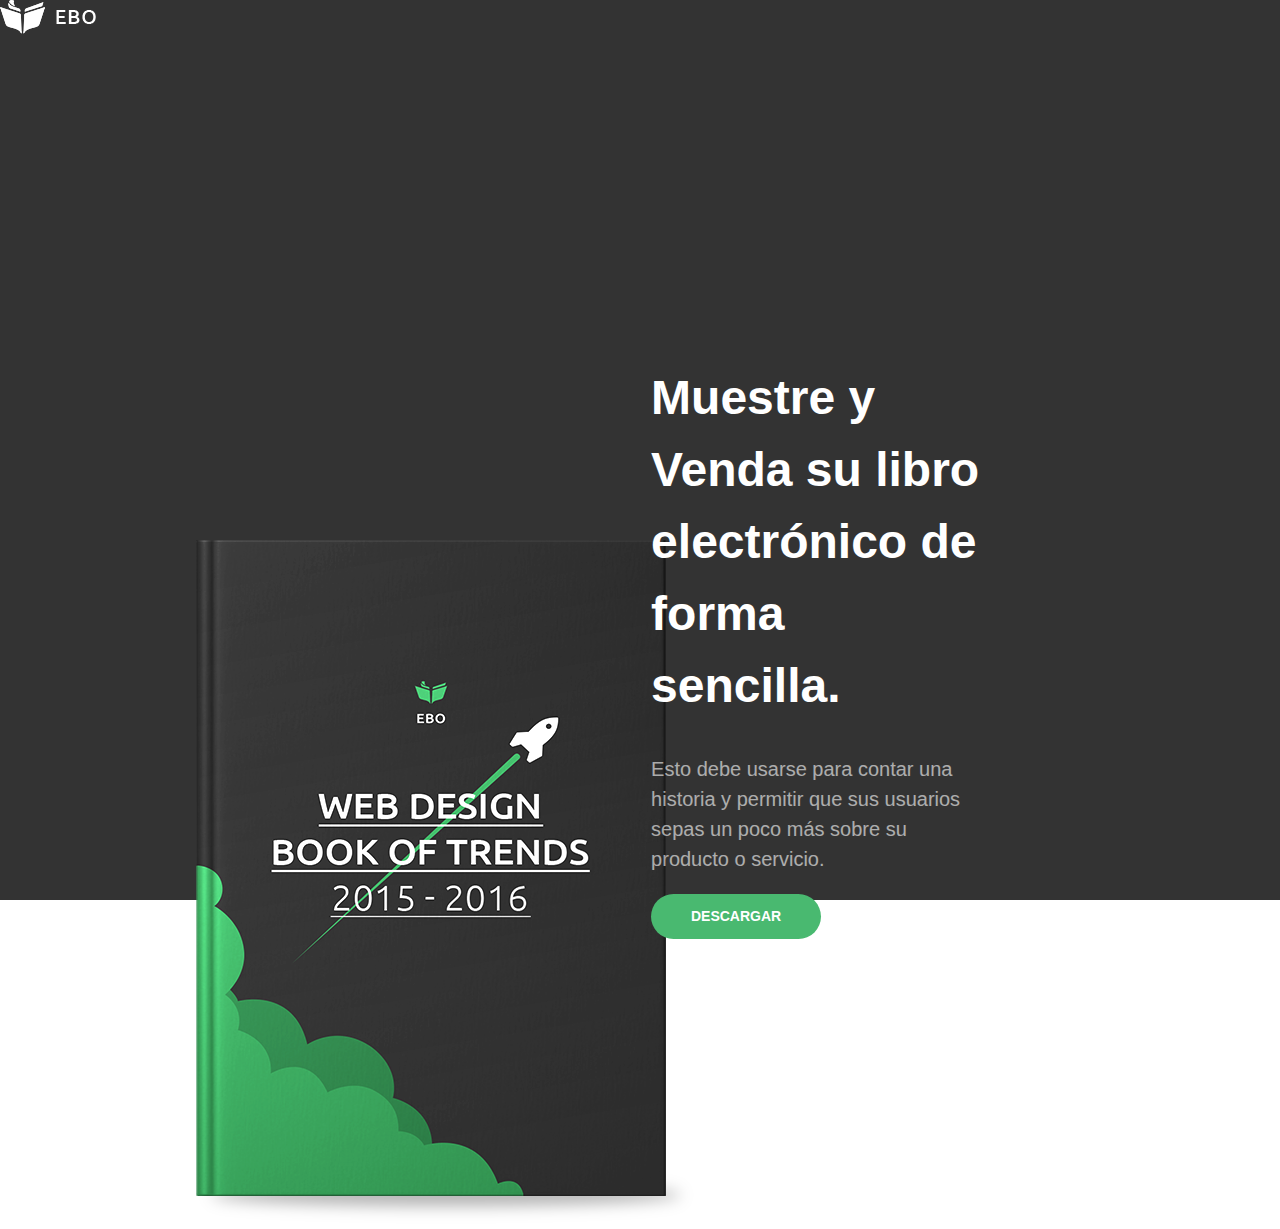
==== Ebook/index.html @ 78115b62 "ebook" ====
<!DOCTYPE html>
<html lang="en">

<head>
    <meta charset="UTF-8">
    <meta name="viewport" content="width=device-width, initial-scale=1.0">
    <title>Ebo </title>
    <meta name="autho" content="Alba Sánchez Olmedo" />
    <meta name="keywords" content="Imágenes,HTML,Formato" />
    <!-- Favicon, icono de la pestaña del navegador -->
    <link rel="shortcut icon" href="img/favicon.png" type="image/x-icon">
    <!-- CSS de mi proyecto -->
    <link rel="stylesheet" href="css/index.css  ">
    <script src="https://cdn.jsdelivr.net/npm/@popperjs/core@2.11.8/dist/umd/popper.min.js"
        integrity="sha384-I7E8VVD/ismYTF4hNIPjVp/Zjvgyol6VFvRkX/vR+Vc4jQkC+hVqc2pM8ODewa9r"
        crossorigin="anonymous"></script>
    <script src="https://cdn.jsdelivr.net/npm/bootstrap@5.3.3/dist/js/bootstrap.min.js"
        integrity="sha384-0pUGZvbkm6XF6gxjEnlmuGrJXVbNuzT9qBBavbLwCsOGabYfZo0T0to5eqruptLy"
        crossorigin="anonymous"></script>
</head>

<body>
    <header class="header col-12">
        <div>
            <img src="img/logo-light.png" alt="logo">
        </div>
        <div class="row row-centrado col-10">
            <div class="ebook col-4">
                <img src="img/book.png" alt="e-book">
            </div>
            <div class="col-6 espacio-xy">
                <h1 class="h1-Header">Muestre y Venda su libro electrónico de forma sencilla.</h1>
                <p class="texto-1">Esto debe usarse para contar una historia y permitir que sus usuarios sepas un poco más sobre su producto o servicio.</p>
                <button><b>DESCARGAR</b></button>
            </div>
        </div>


    </header>

</body>

</html>
---- Ebook/css/index.css ----
/* Pegar margenes de los bloques al ancho de la web */
* {
    box-sizing: border-box;
}

body {
    margin: 0%;
    padding: 0%;
    font-family: "Ubuntu", sans-serif;
    font-size: 13px;
    font-weight: 400px;
    line-height: 1.5;
}

/* Fuente Texto */
.ubuntu-light {
    font-family: "Ubuntu", sans-serif;
    font-weight: 300;
    font-style: normal;
}

.ubuntu-regular {
    font-weight: 400;
    font-style: normal;
}

.ubuntu-medium {
    font-weight: 500;
    font-style: normal;
}

.ubuntu-bold {
    font-weight: 700;
    font-style: normal;
}

.ubuntu-light-italic {
    font-weight: 300;
    font-style: italic;
}

.ubuntu-regular-italic {
    font-weight: 400;
    font-style: italic;
}

.ubuntu-medium-italic {
    font-weight: 500;
    font-style: italic;
}

.ubuntu-bold-italic {
    font-weight: 700;
    font-style: italic;
}

/* Para ordenadores y móviles */
.col-1{width: 8.33%;}
.col-2{width: 16.66%;}
.col-3{width: 25%;}
.col-4{width: 33.33%;}
.col-5{width: 41.66%;}
.col-6{width: 50%;}
.col-7{width: 58.33%;}
.col-8{width: 66.66%;}
.col-9{width: 75%;}
.col-10{width: 83.33%;}
.col-11{width: 91.66%;}
.col-12{width: 100%;}

/* Para dispositivos móviles */
@media screen and (width<=768px){
    [class*="col-"]{
        width: 100%;
    }
    .row{
        flex-direction: column;
    }
}

/* Bloque Header */
.row{
    flex-wrap: wrap;
}
.row{
    display: flex;
    align-items: center;
    justify-content: center;
}
.row-centrado{
    margin: auto;
}
.header{
    height: 100vh;
    background-color: #333;
    flex-direction: column;
}
.ebook{
    margin-top: 500px;
}
.espacio-xy{
    padding: 100px;
}
.h1-Header{
    font-size: 48px !important;
    color: white;
}
.texto-1{
    font-size: 20px !important;
    opacity: .6;
    color: white;
}
button{
    background-color: #49b970;
    color: white;
    border: none;
    border-radius: 50px;
    width: 170px;
    height: 45px;
    font-size: 14px;
    padding: 5px 15px;
}
button:hover{
    background-color: #28a745;
}
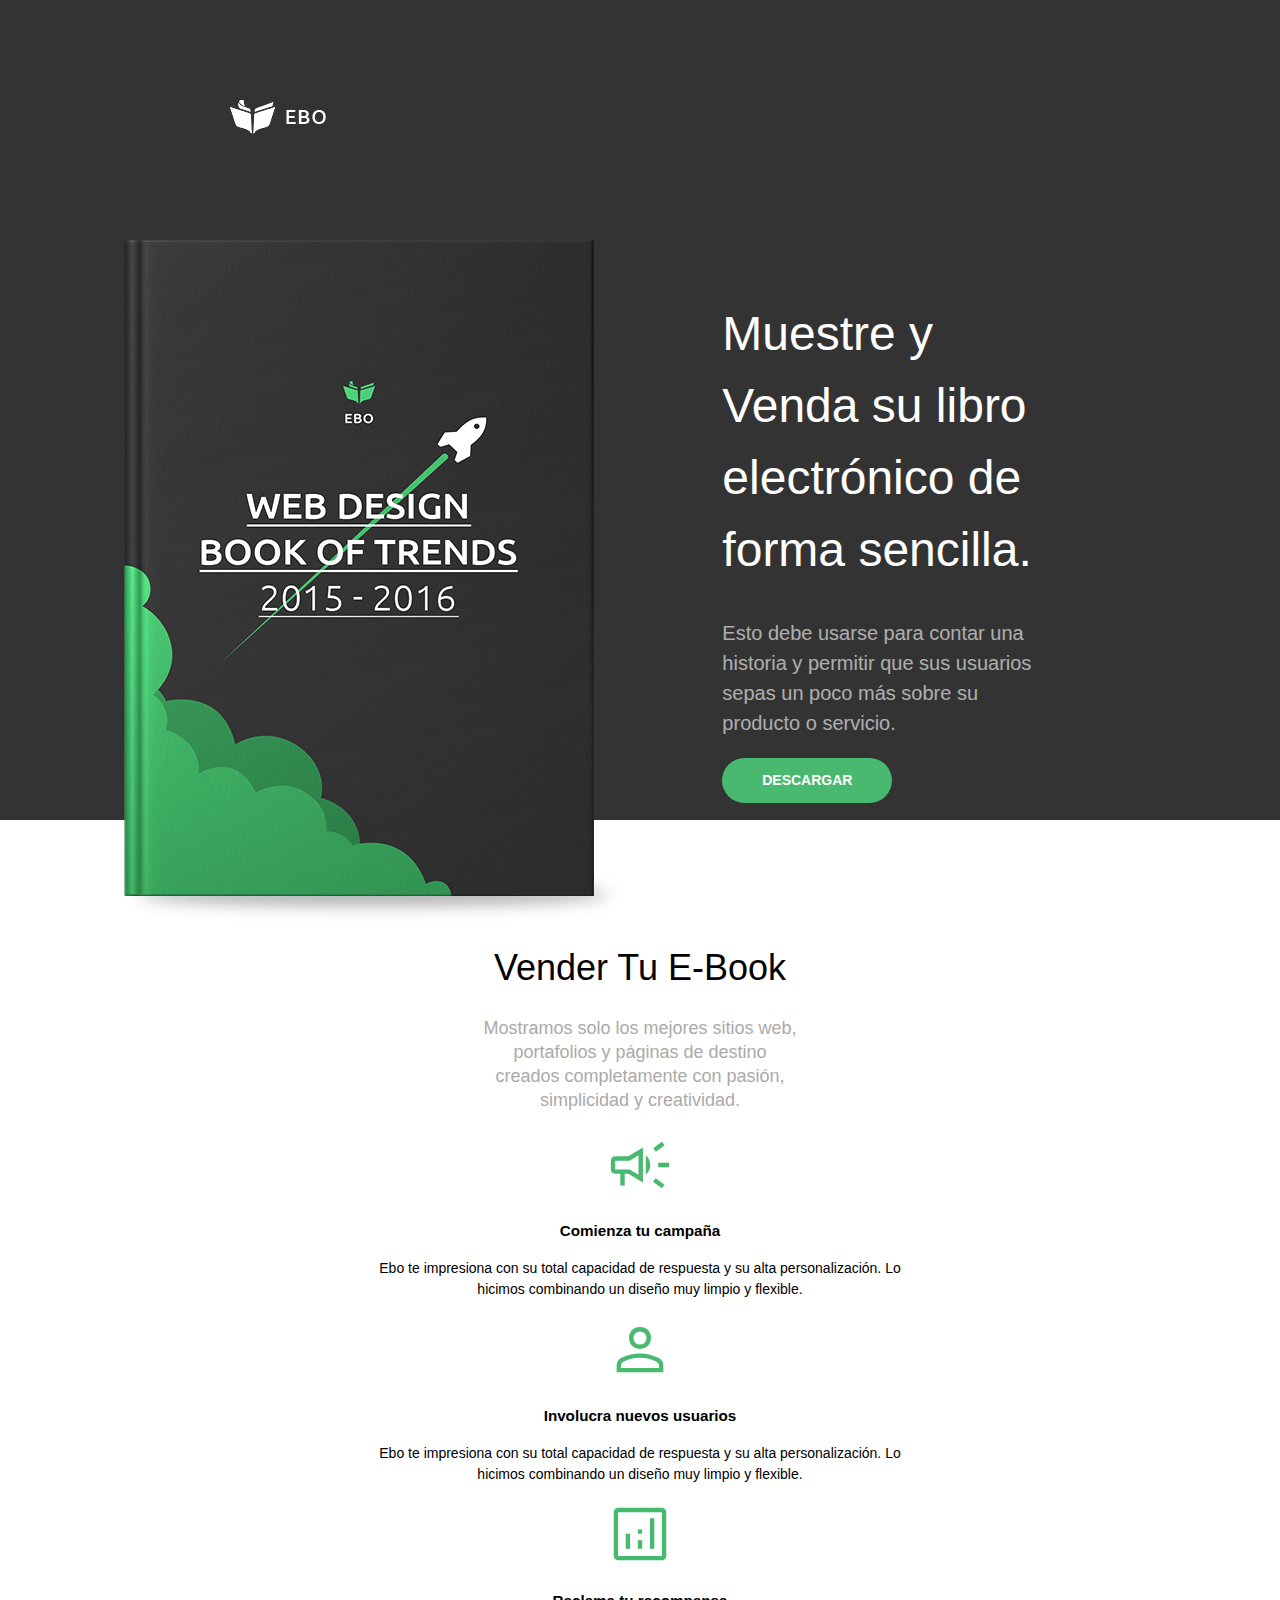
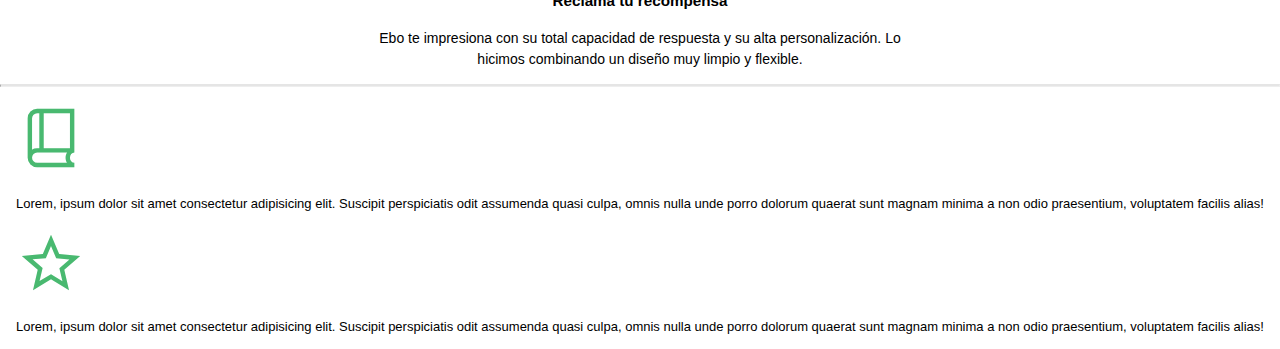
==== commit 89be7763: "proyecto" ====
--- a/Ebook/index.html
+++ b/Ebook/index.html
@@ -11,33 +11,109 @@
     <link rel="shortcut icon" href="img/favicon.png" type="image/x-icon">
     <!-- CSS de mi proyecto -->
     <link rel="stylesheet" href="css/index.css  ">
-    <script src="https://cdn.jsdelivr.net/npm/@popperjs/core@2.11.8/dist/umd/popper.min.js"
-        integrity="sha384-I7E8VVD/ismYTF4hNIPjVp/Zjvgyol6VFvRkX/vR+Vc4jQkC+hVqc2pM8ODewa9r"
-        crossorigin="anonymous"></script>
-    <script src="https://cdn.jsdelivr.net/npm/bootstrap@5.3.3/dist/js/bootstrap.min.js"
-        integrity="sha384-0pUGZvbkm6XF6gxjEnlmuGrJXVbNuzT9qBBavbLwCsOGabYfZo0T0to5eqruptLy"
-        crossorigin="anonymous"></script>
+    <link rel="stylesheet"
+        href="https://fonts.googleapis.com/css2?family=Material+Symbols+Outlined:opsz,wght,FILL,GRAD@24,400,0,0" />
 </head>
 
 <body>
     <header class="header col-12">
-        <div>
-            <img src="img/logo-light.png" alt="logo">
+        <section class="contenedor">
+            <div class="espacio-x-70 espacio-y col-9 row-centrado">
+                <img src="img/logo-light.png" alt="logo">
+            </div>
+            <div class="row row-centrado col-10">
+                <div class="ebook col-4">
+                    <img src="img/book.png" alt="e-book">
+                </div>
+                <div class="col-6 espacio-xy">
+                    <h1>Muestre y Venda su libro electrónico de forma sencilla.</h1>
+                    <p class="texto-1">Esto debe usarse para contar una historia y permitir que sus usuarios sepas un
+                        poco más sobre su producto o servicio.</p>
+                    <button><b>DESCARGAR</b></button>
+                </div>
+            </div>
+        </section>
+    </header>
+    <section>
+        <div class="col-3 row-centrado espacio-y">
+            <h2 class="h2-Negro texto-centrado">Vender tu E-book</h2>
+            <p class="texto-2 texto-centrado">Mostramos solo los mejores sitios web, portafolios y páginas de
+                destino creados
+                completamente con pasión, simplicidad y creatividad.</p>
         </div>
         <div class="row row-centrado col-10">
-            <div class="ebook col-4">
-                <img src="img/book.png" alt="e-book">
+            <div class="columnas col-4 espacio-xy-25">
+                <div>
+                    <span class="material-symbols-outlined">campaign</span>
+                </div>
+                <div class="texto-centrado">
+                    <h3 class="h3-negro">Comienza tu campaña</h3>
+                    <p class="texto-3">Ebo te impresiona con su total capacidad de respuesta y su alta
+                        personalización. Lo hicimos
+                        combinando un diseño muy limpio y flexible.</p>
+                </div>
             </div>
-            <div class="col-6 espacio-xy">
-                <h1 class="h1-Header">Muestre y Venda su libro electrónico de forma sencilla.</h1>
-                <p class="texto-1">Esto debe usarse para contar una historia y permitir que sus usuarios sepas un poco más sobre su producto o servicio.</p>
-                <button><b>DESCARGAR</b></button>
+            <div class="columnas col-4 espacio-xy-25">
+                <div>
+                    <span class="material-symbols-outlined">person</span>
+                </div>
+                <div class="texto-centrado">
+                    <h3 class="h3-negro">Involucra nuevos usuarios</h3>
+                    <p class="texto-3">Ebo te impresiona con su total capacidad de respuesta y su alta
+                        personalización. Lo hicimos combinando un diseño muy limpio y flexible.</p>
+                </div>
+            </div>
+            <div class="columnas col-4 espacio-xy-25">
+                <div>
+                    <span class="material-symbols-outlined">analytics</span>
+                </div>
+                <div class="texto-centrado">
+                    <h3 class="h3-negro">Reclama tu recompensa</h3>
+                    <p class="texto-3">Ebo te impresiona con su total capacidad de respuesta y su alta
+                        personalización. Lo hicimos combinando un diseño muy limpio y flexible.</p>
+                </div>
             </div>
         </div>
+    </section>
+    <section>
+        <div>
+            <div class="linea-separadora">
+                <hr class="feature-divider">
+            </div>
+        </div>
+    </section>
+    <section class="bloque-tablet">
+        <div class="contenedor-tablet">
+            <div class="row">
+                <div>
+                    <div>
+                        <h2></h2>
+                        <p></p>
+                    </div>
+                    <div>
+                        <div><span class="material-symbols-outlined">book_2</span></div>
+                        <div>
+                            <h3></h3>
+                            <p>Lorem, ipsum dolor sit amet consectetur adipisicing elit. Suscipit perspiciatis odit
+                                assumenda quasi culpa, omnis nulla unde porro dolorum quaerat sunt magnam minima a non
+                                odio praesentium, voluptatem facilis alias!</p>
+                        </div>
+                    </div>
+                    <div>
+                        <div><span class="material-symbols-outlined">star</span></div>
+                        <div>
+                            <h3></h3>
+                            <p>Lorem, ipsum dolor sit amet consectetur adipisicing elit. Suscipit perspiciatis odit
+                                assumenda quasi culpa, omnis nulla unde porro dolorum quaerat sunt magnam minima a non
+                                odio praesentium, voluptatem facilis alias!</p>
+                        </div>
+                    </div>
+                </div>
 
-
-    </header>
-
+                <div></div>
+            </div>
+        </div>
+    </section>
 </body>
 
 </html>--- a/Ebook/css/index.css
+++ b/Ebook/css/index.css
@@ -8,7 +8,7 @@
     padding: 0%;
     font-family: "Ubuntu", sans-serif;
     font-size: 13px;
-    font-weight: 400px;
+    font-weight: 820px;
     line-height: 1.5;
 }
 
@@ -79,10 +79,8 @@
 }
 
 /* Bloque Header */
-.row{
+.row, .columnas{
     flex-wrap: wrap;
-}
-.row{
     display: flex;
     align-items: center;
     justify-content: center;
@@ -91,24 +89,63 @@
     margin: auto;
 }
 .header{
-    height: 100vh;
+    height: 820px;
     background-color: #333;
     flex-direction: column;
 }
 .ebook{
-    margin-top: 500px;
+    margin-top: 100px;
+    width: auto;
 }
 .espacio-xy{
     padding: 100px;
 }
-.h1-Header{
+.espacio-x-70{
+    padding-left: 70px;
+}
+.espacio-y{
+    padding-top: 100px;
+}
+.espacio-xy-25{
+    padding: 25px;
+}
+/* Contenedor 1 */
+h1{
+    font-weight: normal;
     font-size: 48px !important;
     color: white;
 }
+/* Contenedor 2 */
+.h2-Negro{
+    font-weight: normal;
+    font-size: 36px;
+    line-height: 1;
+    text-transform: capitalize;
+}
+.h3-Negro{
+    font-weight: normal;
+    color: black;
+}
+.texto-2,.h3-Negro{
+    font-size: 18px;
+    line-height: 24px;
+}
+
 .texto-1{
     font-size: 20px !important;
     opacity: .6;
     color: white;
+}
+.texto-2{
+    font-size: 18px !important;
+    line-height: 24px;
+    color: #aaa;
+}
+.texto-3{
+    font-size: 14px;
+}
+.texto-centrado{
+    text-align: center;
 }
 button{
     background-color: #49b970;
@@ -123,3 +160,22 @@
 button:hover{
     background-color: #28a745;
 }
+/* Iconos */
+div .material-symbols-outlined{
+    font-size: 70px;
+    color: #49b970;
+}
+.columnas{
+    padding: 0 15px 0 15px;
+    margin: 0;
+    width: 600px;
+}
+.feature-divider {
+    margin-top: 0;
+    margin-bottom: 0;
+}
+.linea-separadora hr{
+    border-top: 2px solid rgba(0, 0, 0, .1)
+}
+
+
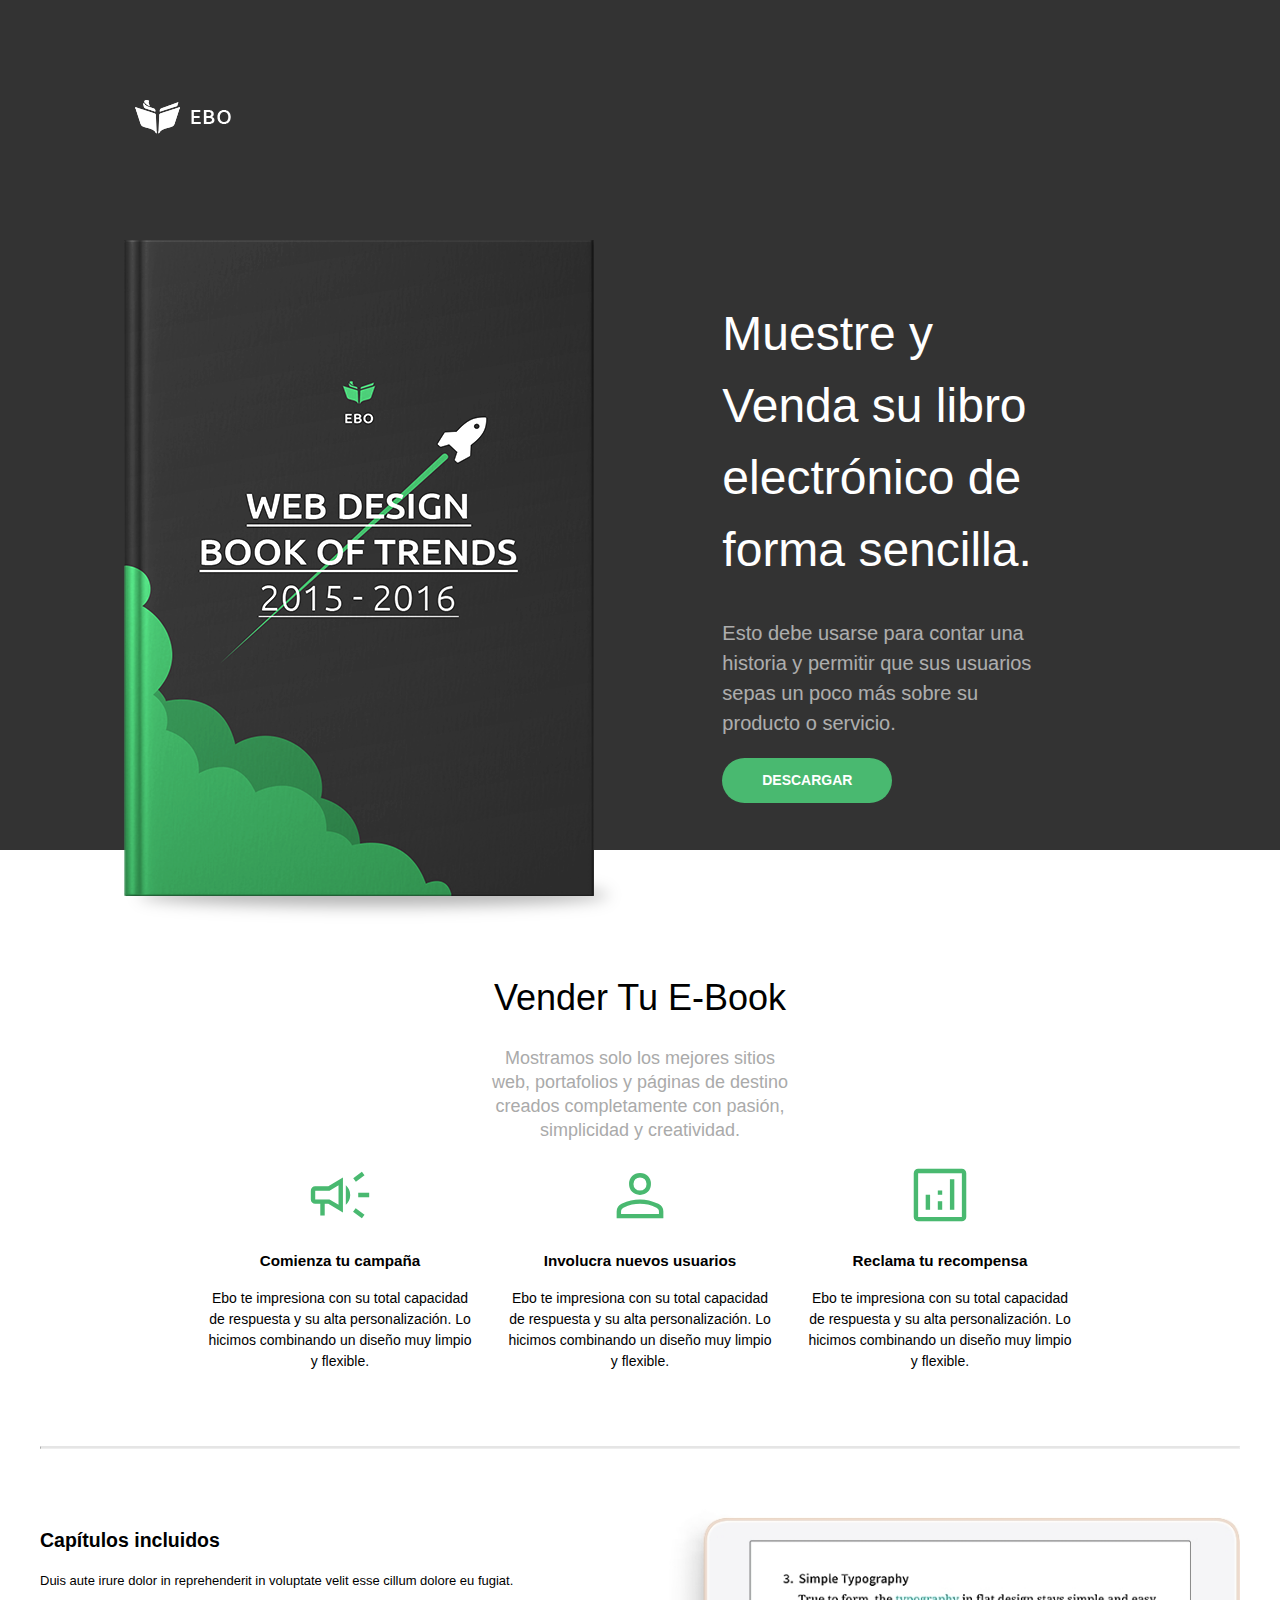
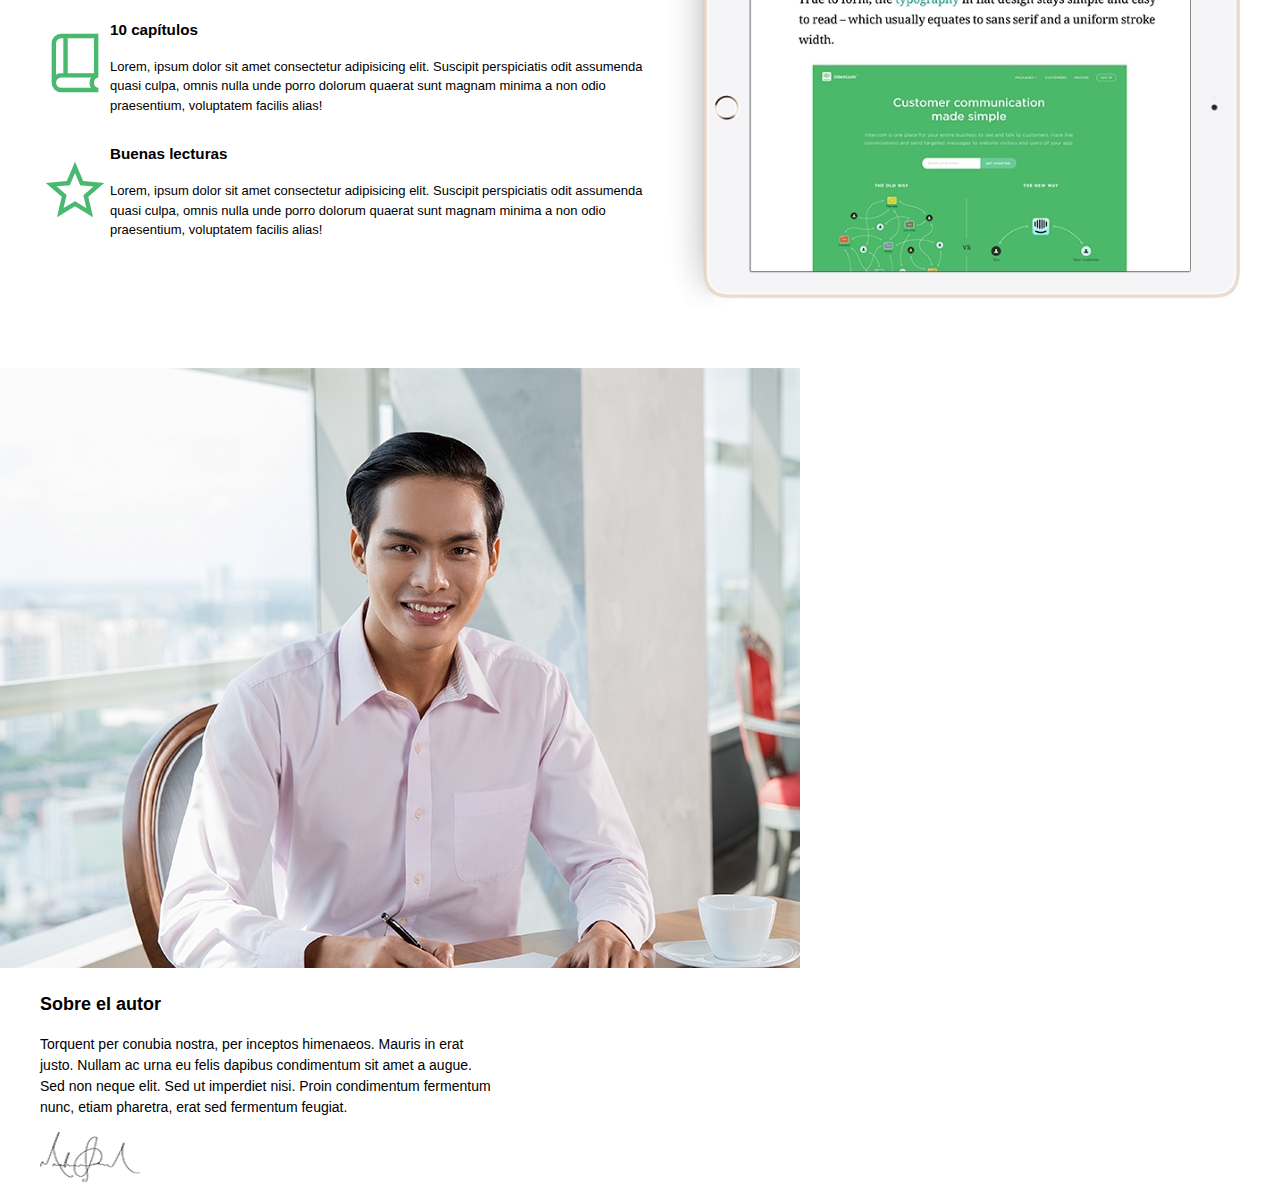
==== commit 980c7f2b: "web" ====
--- a/Ebook/index.html
+++ b/Ebook/index.html
@@ -18,13 +18,13 @@
 <body>
     <header class="header col-12">
         <section class="contenedor">
-            <div class="espacio-x-70 espacio-y col-9 row-centrado">
+            <div class="espacio-x-70 espacio-y col-11 row-centrado logo">
                 <img src="img/logo-light.png" alt="logo">
             </div>
-            <div class="row row-centrado col-10">
-                <div class="ebook col-4">
+            <div class="row row-centrado col-10 div-PicTex ajuste">
+                <picture class="ebook col-4">
                     <img src="img/book.png" alt="e-book">
-                </div>
+                </picture>
                 <div class="col-6 espacio-xy">
                     <h1>Muestre y Venda su libro electrónico de forma sencilla.</h1>
                     <p class="texto-1">Esto debe usarse para contar una historia y permitir que sus usuarios sepas un
@@ -34,7 +34,7 @@
             </div>
         </section>
     </header>
-    <section>
+    <section class="bloques">
         <div class="col-3 row-centrado espacio-y">
             <h2 class="h2-Negro texto-centrado">Vender tu E-book</h2>
             <p class="texto-2 texto-centrado">Mostramos solo los mejores sitios web, portafolios y páginas de
@@ -75,42 +75,60 @@
             </div>
         </div>
     </section>
-    <section>
+
+    <section class="linea-separadora">
+        <div class="bloques">
+            <hr>
+        </div>
+    </section>
+
+    <section class="bloque-tablet bloques">
         <div>
-            <div class="linea-separadora">
-                <hr class="feature-divider">
+            <div>
+                <h2>Capítulos incluidos</h2>
+                <p>Duis aute irure dolor in reprehenderit in voluptate velit esse cillum dolore eu fugiat.</p>
+            </div>
+            <div class="ct-1">
+                <div><span class="material-symbols-outlined">book_2</span></div>
+                <div>
+                    <h3>10 capítulos</h3>
+                    <p>Lorem, ipsum dolor sit amet consectetur adipisicing elit. Suscipit perspiciatis odit
+                        assumenda quasi culpa, omnis nulla unde porro dolorum quaerat sunt magnam minima a non
+                        odio praesentium, voluptatem facilis alias!</p>
+                </div>
+            </div>
+            <div class="ct-1">
+                <div><span class="material-symbols-outlined">star</span></div>
+                <div>
+                    <h3>Buenas lecturas</h3>
+                    <p>Lorem, ipsum dolor sit amet consectetur adipisicing elit. Suscipit perspiciatis odit
+                        assumenda quasi culpa, omnis nulla unde porro dolorum quaerat sunt magnam minima a non
+                        odio praesentium, voluptatem facilis alias!</p>
+                </div>
             </div>
         </div>
+        <picture>
+            <img class="ct-1" src="img/ipad.jpg" alt="i-pad">
+        </picture>
     </section>
-    <section class="bloque-tablet">
-        <div class="contenedor-tablet">
-            <div class="row">
+
+    <section class="bloque-Autor">
+        <div class="contenedor-Autor row row-centrado col-10">
+            <div class="bloque-Img col-5">
+                <picture>
+                    <img src="img/autor.jpg" alt="imagen-del-autor">
+                </picture>
+            </div>
+            <div class="col-5 ct-2">
                 <div>
-                    <div>
-                        <h2></h2>
-                        <p></p>
-                    </div>
-                    <div>
-                        <div><span class="material-symbols-outlined">book_2</span></div>
-                        <div>
-                            <h3></h3>
-                            <p>Lorem, ipsum dolor sit amet consectetur adipisicing elit. Suscipit perspiciatis odit
-                                assumenda quasi culpa, omnis nulla unde porro dolorum quaerat sunt magnam minima a non
-                                odio praesentium, voluptatem facilis alias!</p>
-                        </div>
-                    </div>
-                    <div>
-                        <div><span class="material-symbols-outlined">star</span></div>
-                        <div>
-                            <h3></h3>
-                            <p>Lorem, ipsum dolor sit amet consectetur adipisicing elit. Suscipit perspiciatis odit
-                                assumenda quasi culpa, omnis nulla unde porro dolorum quaerat sunt magnam minima a non
-                                odio praesentium, voluptatem facilis alias!</p>
-                        </div>
-                    </div>
+                    <h3 class="h3-Autor">Sobre el autor</h3>
+                    <p class="texto-Autor">Torquent per conubia nostra, per inceptos himenaeos. Mauris in erat justo. Nullam ac urna eu
+                        felis dapibus condimentum sit amet a augue. Sed non neque elit. Sed ut imperdiet nisi. Proin
+                        condimentum fermentum nunc, etiam pharetra, erat sed fermentum feugiat.</p>
                 </div>
-
-                <div></div>
+                <picture class="bloque-Img2">
+                    <img src="img/signture.png" alt="firma-autor">
+                </picture>
             </div>
         </div>
     </section>
--- a/Ebook/css/index.css
+++ b/Ebook/css/index.css
@@ -4,11 +4,11 @@
 }
 
 body {
-    margin: 0%;
-    padding: 0%;
+    margin: 0;
+    padding: 0;
     font-family: "Ubuntu", sans-serif;
     font-size: 13px;
-    font-weight: 820px;
+    font-weight: 400;
     line-height: 1.5;
 }
 
@@ -55,99 +55,151 @@
 }
 
 /* Para ordenadores y móviles */
-.col-1{width: 8.33%;}
-.col-2{width: 16.66%;}
-.col-3{width: 25%;}
-.col-4{width: 33.33%;}
-.col-5{width: 41.66%;}
-.col-6{width: 50%;}
-.col-7{width: 58.33%;}
-.col-8{width: 66.66%;}
-.col-9{width: 75%;}
-.col-10{width: 83.33%;}
-.col-11{width: 91.66%;}
-.col-12{width: 100%;}
+.col-1 {
+    width: 8.33%;
+}
+
+.col-2 {
+    width: 16.66%;
+}
+
+.col-3 {
+    width: 25%;
+}
+
+.col-4 {
+    width: 33.33%;
+}
+
+.col-5 {
+    width: 41.66%;
+}
+
+.col-6 {
+    width: 50%;
+}
+
+.col-7 {
+    width: 58.33%;
+}
+
+.col-8 {
+    width: 66.66%;
+}
+
+.col-9 {
+    width: 75%;
+}
+
+.col-10 {
+    width: 83.33%;
+}
+
+.col-11 {
+    width: 91.66%;
+}
+
+.col-12 {
+    width: 100%;
+}
 
 /* Para dispositivos móviles */
-@media screen and (width<=768px){
-    [class*="col-"]{
+@media screen and (width<=768px) {
+    [class*="col-"] {
         width: 100%;
     }
-    .row{
+
+    .row {
         flex-direction: column;
     }
 }
 
 /* Bloque Header */
-.row, .columnas{
+.row,
+.columnas {
     flex-wrap: wrap;
     display: flex;
     align-items: center;
     justify-content: center;
 }
-.row-centrado{
+
+.row-centrado {
     margin: auto;
 }
-.header{
-    height: 820px;
+
+.header {
     background-color: #333;
     flex-direction: column;
 }
-.ebook{
+
+.ebook {
     margin-top: 100px;
     width: auto;
 }
-.espacio-xy{
+
+.espacio-xy {
     padding: 100px;
 }
-.espacio-x-70{
+
+.espacio-x-70 {
     padding-left: 70px;
 }
-.espacio-y{
+
+.espacio-y {
     padding-top: 100px;
 }
-.espacio-xy-25{
+
+.espacio-xy-25 {
     padding: 25px;
 }
+
 /* Contenedor 1 */
-h1{
+h1 {
     font-weight: normal;
     font-size: 48px !important;
     color: white;
 }
+
 /* Contenedor 2 */
-.h2-Negro{
+.h2-Negro {
     font-weight: normal;
     font-size: 36px;
     line-height: 1;
     text-transform: capitalize;
 }
-.h3-Negro{
+
+.h3-Negro {
     font-weight: normal;
     color: black;
 }
-.texto-2,.h3-Negro{
+
+.texto-2,
+.h3-Negro, .h3-Autor {
     font-size: 18px;
     line-height: 24px;
 }
 
-.texto-1{
+.texto-1 {
     font-size: 20px !important;
     opacity: .6;
     color: white;
 }
-.texto-2{
+
+.texto-2 {
     font-size: 18px !important;
     line-height: 24px;
     color: #aaa;
 }
-.texto-3{
+
+.texto-3, .texto-Autor {
     font-size: 14px;
 }
-.texto-centrado{
+
+.texto-centrado {
     text-align: center;
 }
-button{
+
+button {
     background-color: #49b970;
     color: white;
     border: none;
@@ -157,25 +209,98 @@
     font-size: 14px;
     padding: 5px 15px;
 }
-button:hover{
+
+button:hover {
     background-color: #28a745;
 }
+
 /* Iconos */
-div .material-symbols-outlined{
+div .material-symbols-outlined {
     font-size: 70px;
     color: #49b970;
 }
-.columnas{
+
+.columnas {
     padding: 0 15px 0 15px;
     margin: 0;
-    width: 600px;
-}
-.feature-divider {
+    width: 300px;
+}
+
+.linea-separadora hr {
     margin-top: 0;
     margin-bottom: 0;
-}
-.linea-separadora hr{
     border-top: 2px solid rgba(0, 0, 0, .1)
 }
-
-
+.linea-separadora{
+    padding-top: 60px;
+    padding-bottom: 60px;
+}
+
+.bloque-tablet {
+    width: 100%;
+    display: flex;
+    flex-direction: column;
+}
+.bloques{
+    margin: 0 auto;
+    padding: 0 20px;
+    max-width: 1240px;
+}
+
+picture {
+    display: block;
+    width: 100%;
+}
+
+picture img {
+    width: 100%;
+}
+
+/* Dentro de lo  de media solo se aplica a partir de 1024px */
+@media (min-width:1024px) {
+    .bloque-tablet {
+        flex-direction: row;
+    }
+}
+.logo img{
+    padding-left: 12px;
+}
+/* Se adapte la pantalla a partir de 1024 */
+@media (min-width:1024px) {
+    .contenedor{
+        height: 850px;
+    }
+}
+/* Para centrar los iconos con el div del texto */
+.ct-1, .contenedor-Autor{
+    display: flex;
+    align-items: center;
+}
+.ajuste{
+    overflow: hidden;
+}
+
+.bloque-Autor{
+    display: flex;
+    align-items: center;
+    justify-content: center;
+    width: 100%;
+    padding-top: 60px;
+}
+.contenedor-Autor{
+    width: 100%;
+    justify-content: space-between;
+}
+.bloque-Img{
+    width: auto;
+}
+.bloque-Img picture img{
+    height: 600px;
+}
+.bloque-Img2 img{
+    height: 50px;
+    width: 100px;
+}
+.ct-2{
+    padding: 0 40px;
+}
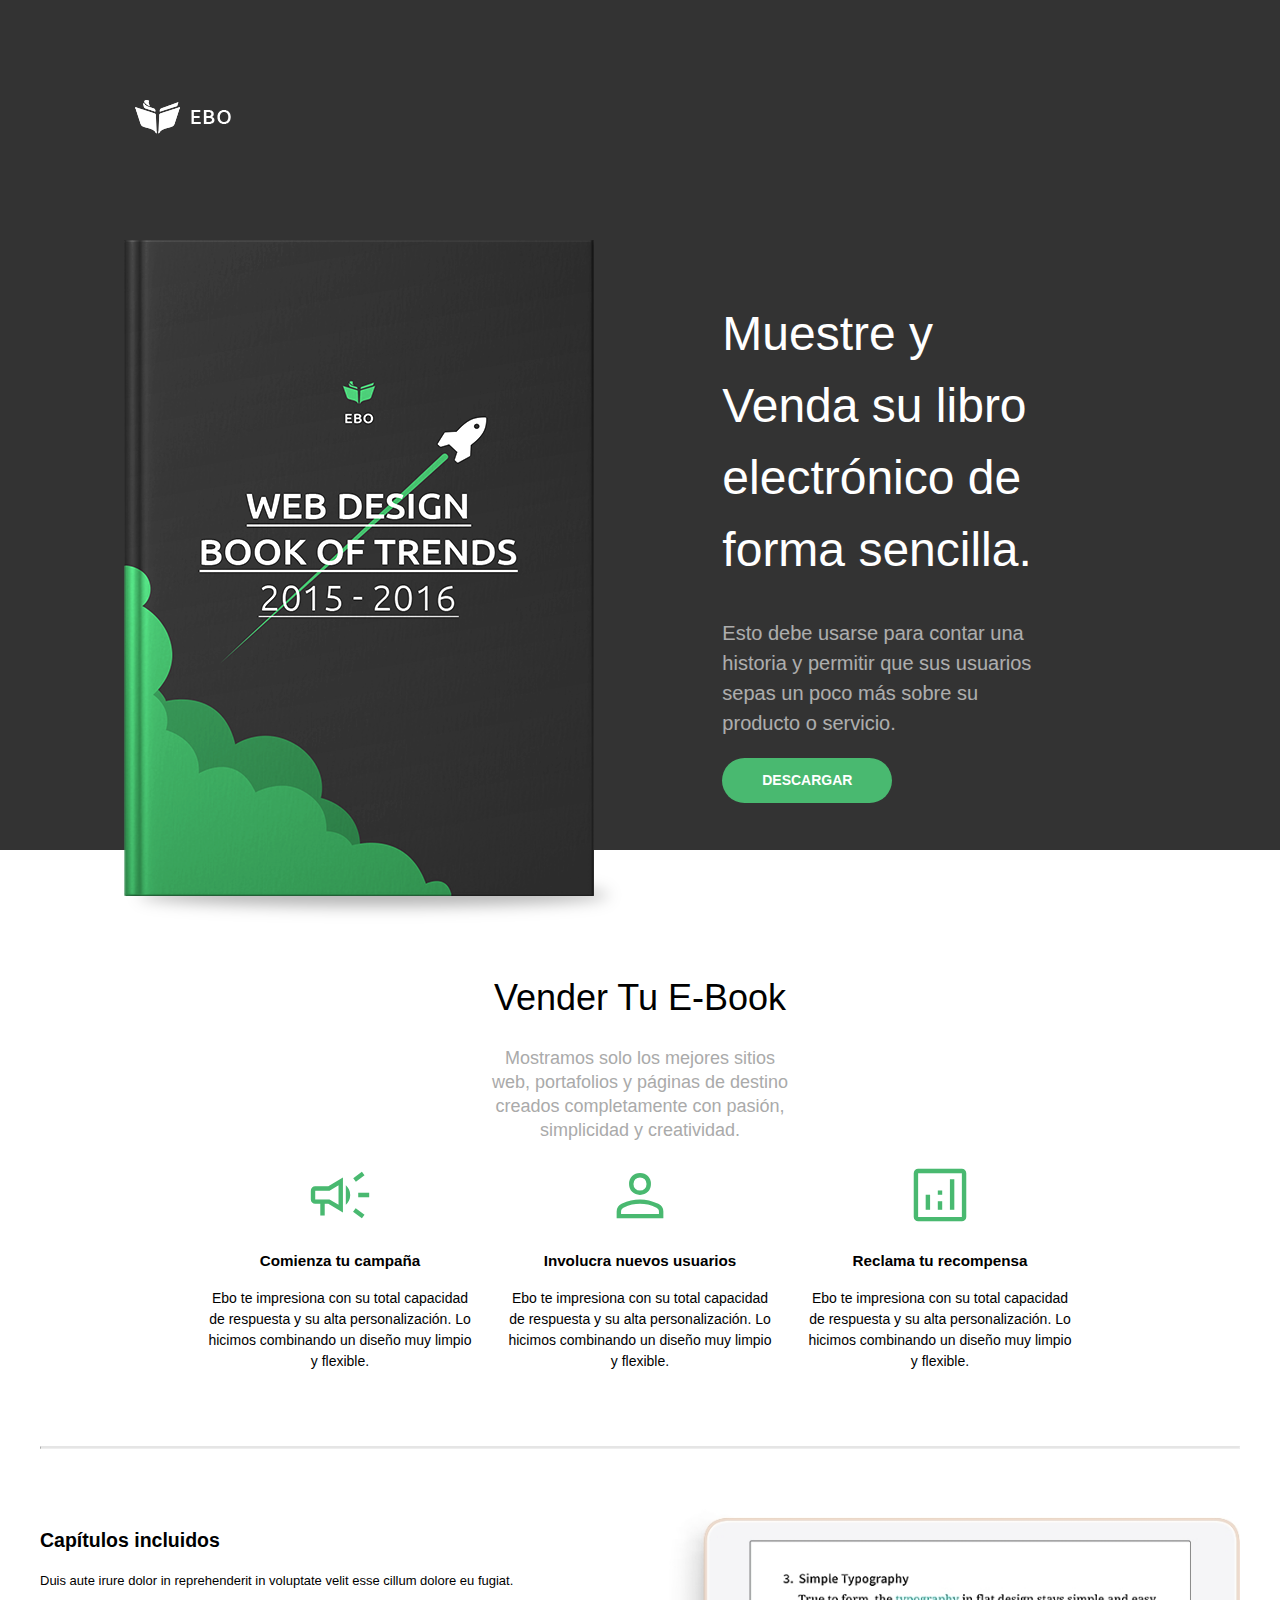
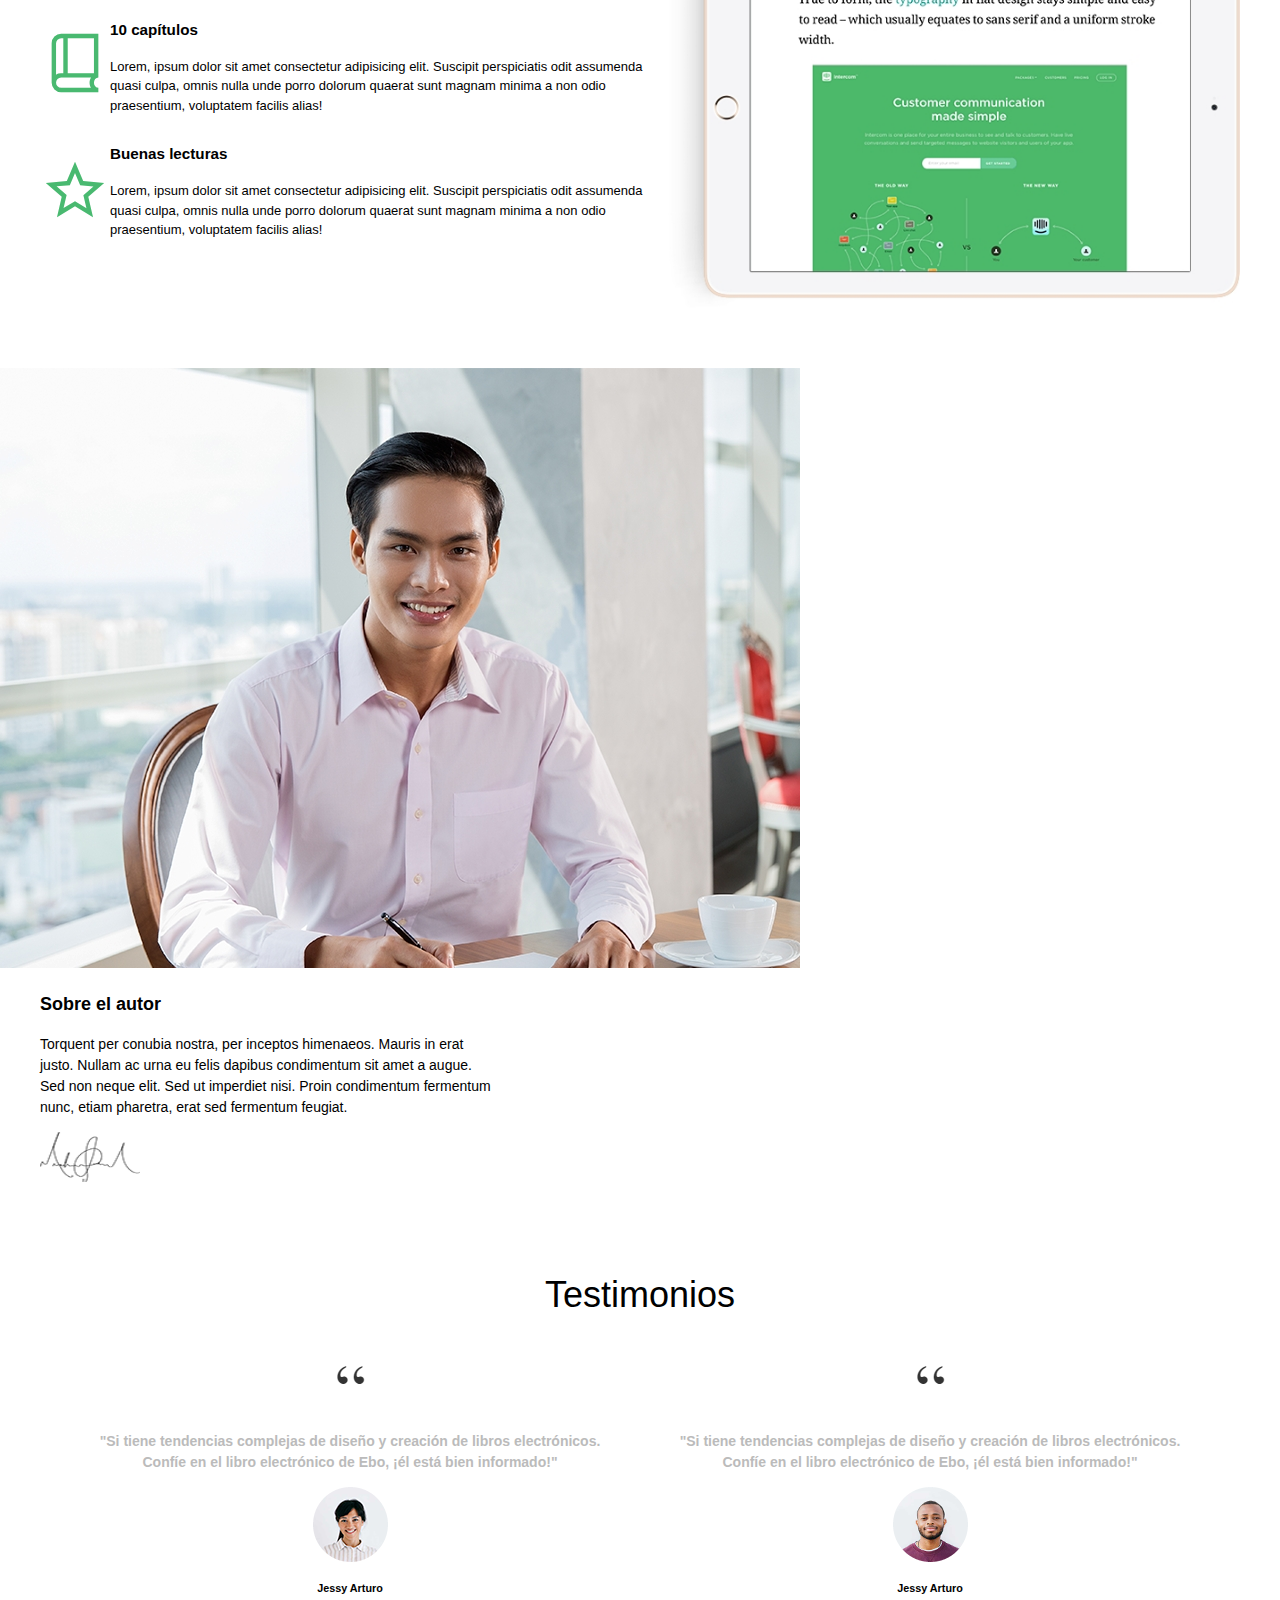
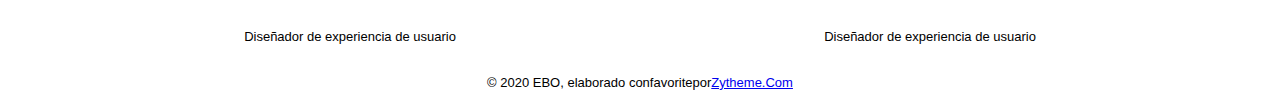
==== commit f6bcd3b9: "ebook2" ====
--- a/Ebook/index.html
+++ b/Ebook/index.html
@@ -122,7 +122,8 @@
             <div class="col-5 ct-2">
                 <div>
                     <h3 class="h3-Autor">Sobre el autor</h3>
-                    <p class="texto-Autor">Torquent per conubia nostra, per inceptos himenaeos. Mauris in erat justo. Nullam ac urna eu
+                    <p class="texto-Autor">Torquent per conubia nostra, per inceptos himenaeos. Mauris in erat justo.
+                        Nullam ac urna eu
                         felis dapibus condimentum sit amet a augue. Sed non neque elit. Sed ut imperdiet nisi. Proin
                         condimentum fermentum nunc, etiam pharetra, erat sed fermentum feugiat.</p>
                 </div>
@@ -132,6 +133,53 @@
             </div>
         </div>
     </section>
+
+    <section class="bloque-Testimonios">
+        <h2 class="h2-Negro">Testimonios</h2>
+        <section class="contenedor-ContTes">
+            <article class="contenedor-Reseña">
+                <picture class="comillas"><img src="img/dobles-comillas.png" alt="comillas dobles">
+                </picture>
+                <p class="texto-4">"Si tiene tendencias complejas de diseño y creación de libros electrónicos. Confíe en el
+                    libro
+                    electrónico de Ebo, ¡él está bien informado!"</p>
+                <picture class="imagen-P"><img src="img/person1.png" alt="Persona 1"></picture>
+                <h5>Jessy Arturo</h5>
+                <p>Diseñador de experiencia de usuario</p>
+            </article>
+            <article class="contenedor-Reseña">
+                <picture class="comillas"><img src="img/dobles-comillas.png" alt="comillas dobles">
+                </picture>
+                <p class="texto-4">"Si tiene tendencias complejas de diseño y creación de libros electrónicos. Confíe en el
+                    libro
+                    electrónico de Ebo, ¡él está bien informado!"</p>
+                <picture class="imagen-P"><img src="img/person2.png" alt="Persona 2"></picture>
+                <h5>Jessy Arturo</h5>
+                <p>Diseñador de experiencia de usuario</p>
+            </article>
+        </section>
+    </section>
+
+    <section>
+        <div>
+            <div>
+
+            </div>
+            <div>
+
+            </div>
+        </div>
+    </section>
+
+
+
+    <section class="footer">
+        <p>© 2020 EBO, elaborado con</p>
+        <span class="corazon">favorite</span>
+        <p>por</p>
+        <a
+            href="https://themeforest.net/user/zytheme/portfolio?ref=zytheme&clickthrough_id=1434113905&redirect_back=true">Zytheme.Com</a>
+    </section>
 </body>
 
 </html>--- a/Ebook/css/index.css
+++ b/Ebook/css/index.css
@@ -162,6 +162,7 @@
 
 /* Contenedor 2 */
 .h2-Negro {
+    text-align: center;
     font-weight: normal;
     font-size: 36px;
     line-height: 1;
@@ -304,3 +305,61 @@
 .ct-2{
     padding: 0 40px;
 }
+
+
+
+
+.bloque-Testimonios{
+    width: 100%;
+    padding-top: 60px;
+}
+
+
+.contenedor-TituloT{}
+
+.contenedor-ContTes{
+    display: flex;
+    /* Gap -> Espacio entre hijos en flex */
+    /* Row-gap -> Dar espacio a las filas */
+    gap: 40px;
+    justify-content: center;
+    align-items: center;
+    width: 100%;
+}
+/* article en HTML */
+
+.contenedor-Reseña{
+    display: flex;
+    flex-direction: column  ;
+    justify-content: center;
+    align-items: center;
+    text-align: center;
+    width: 540px;
+}
+
+.comillas img{
+    width: 83px;
+    height: auto;
+}
+
+.texto-4{
+    font-size: 14px;
+    color: #bbbbbb;
+    font-weight: bold;
+}
+
+.contenido-Texto{}
+
+.imagen-P{
+    width: 75px;
+    height: 75px;
+}
+
+
+
+
+.footer{
+    display: flex;
+    justify-content: center;
+    align-items: center;
+}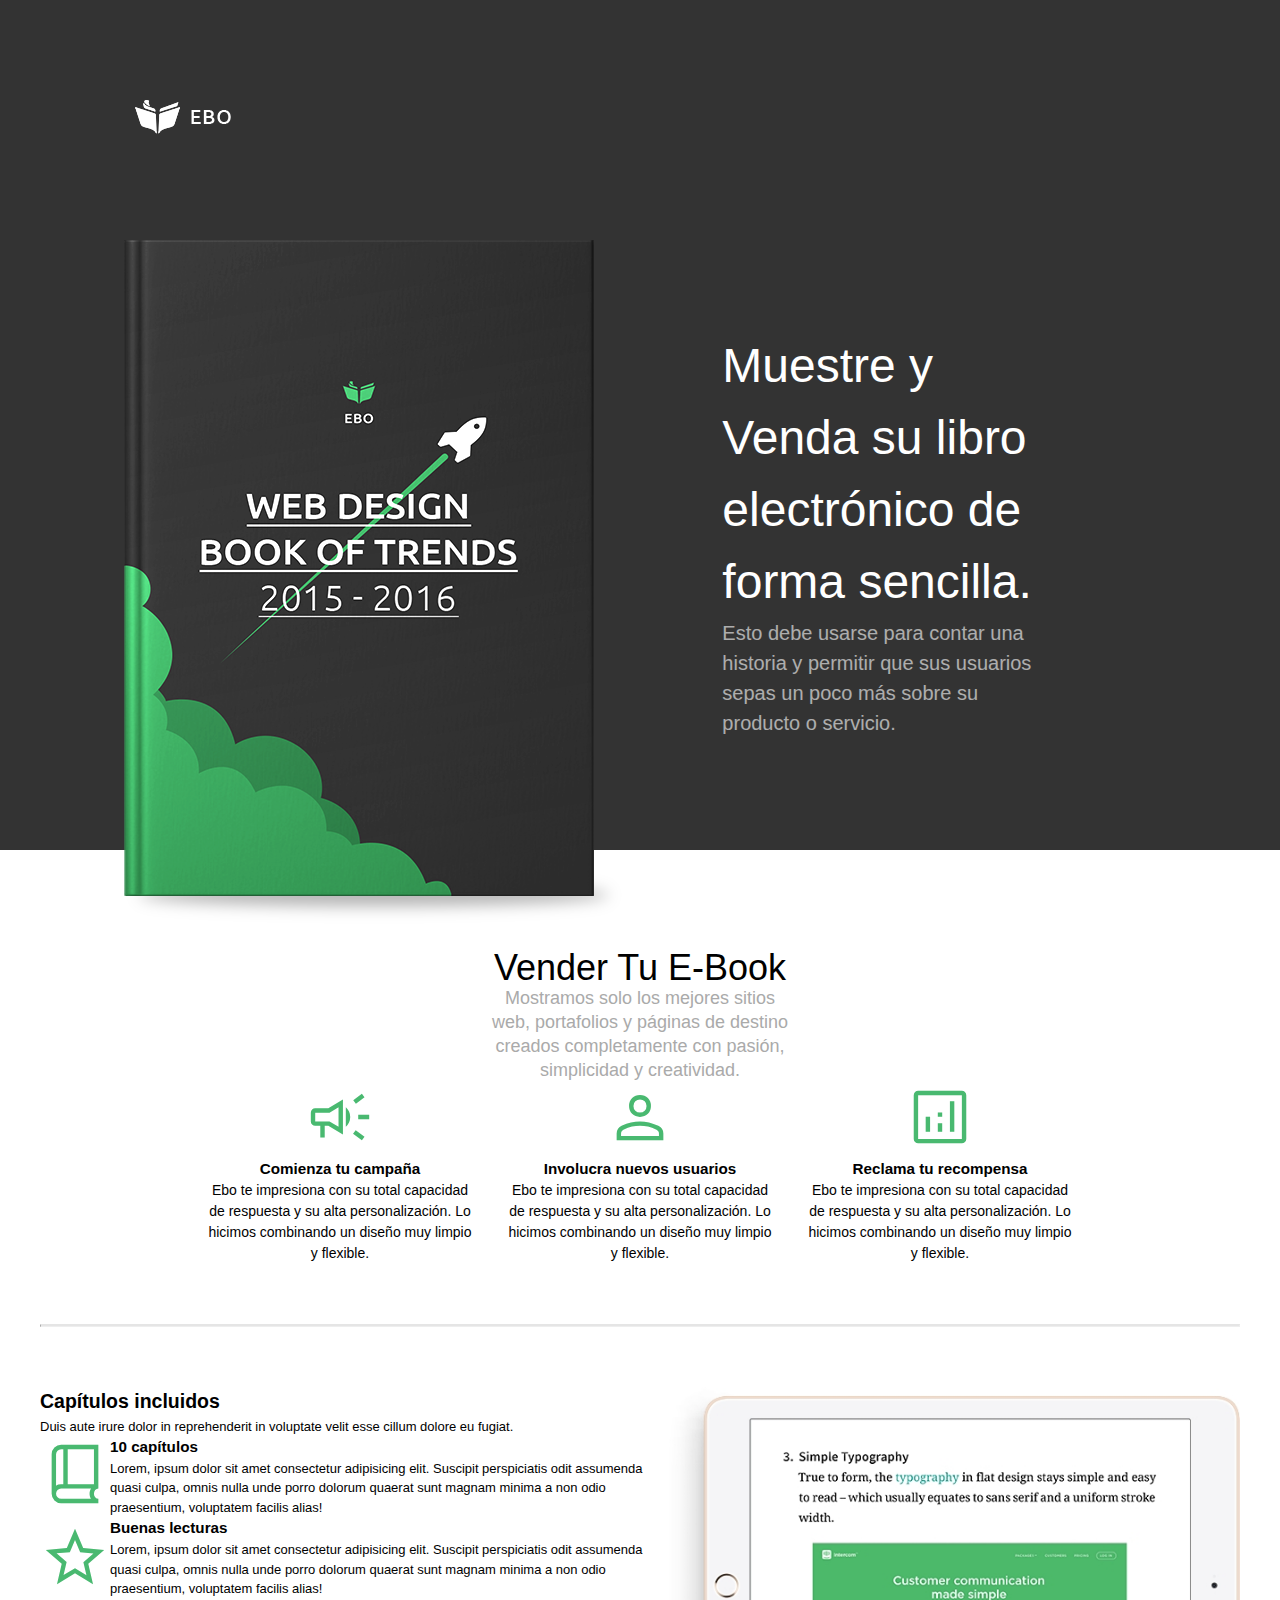
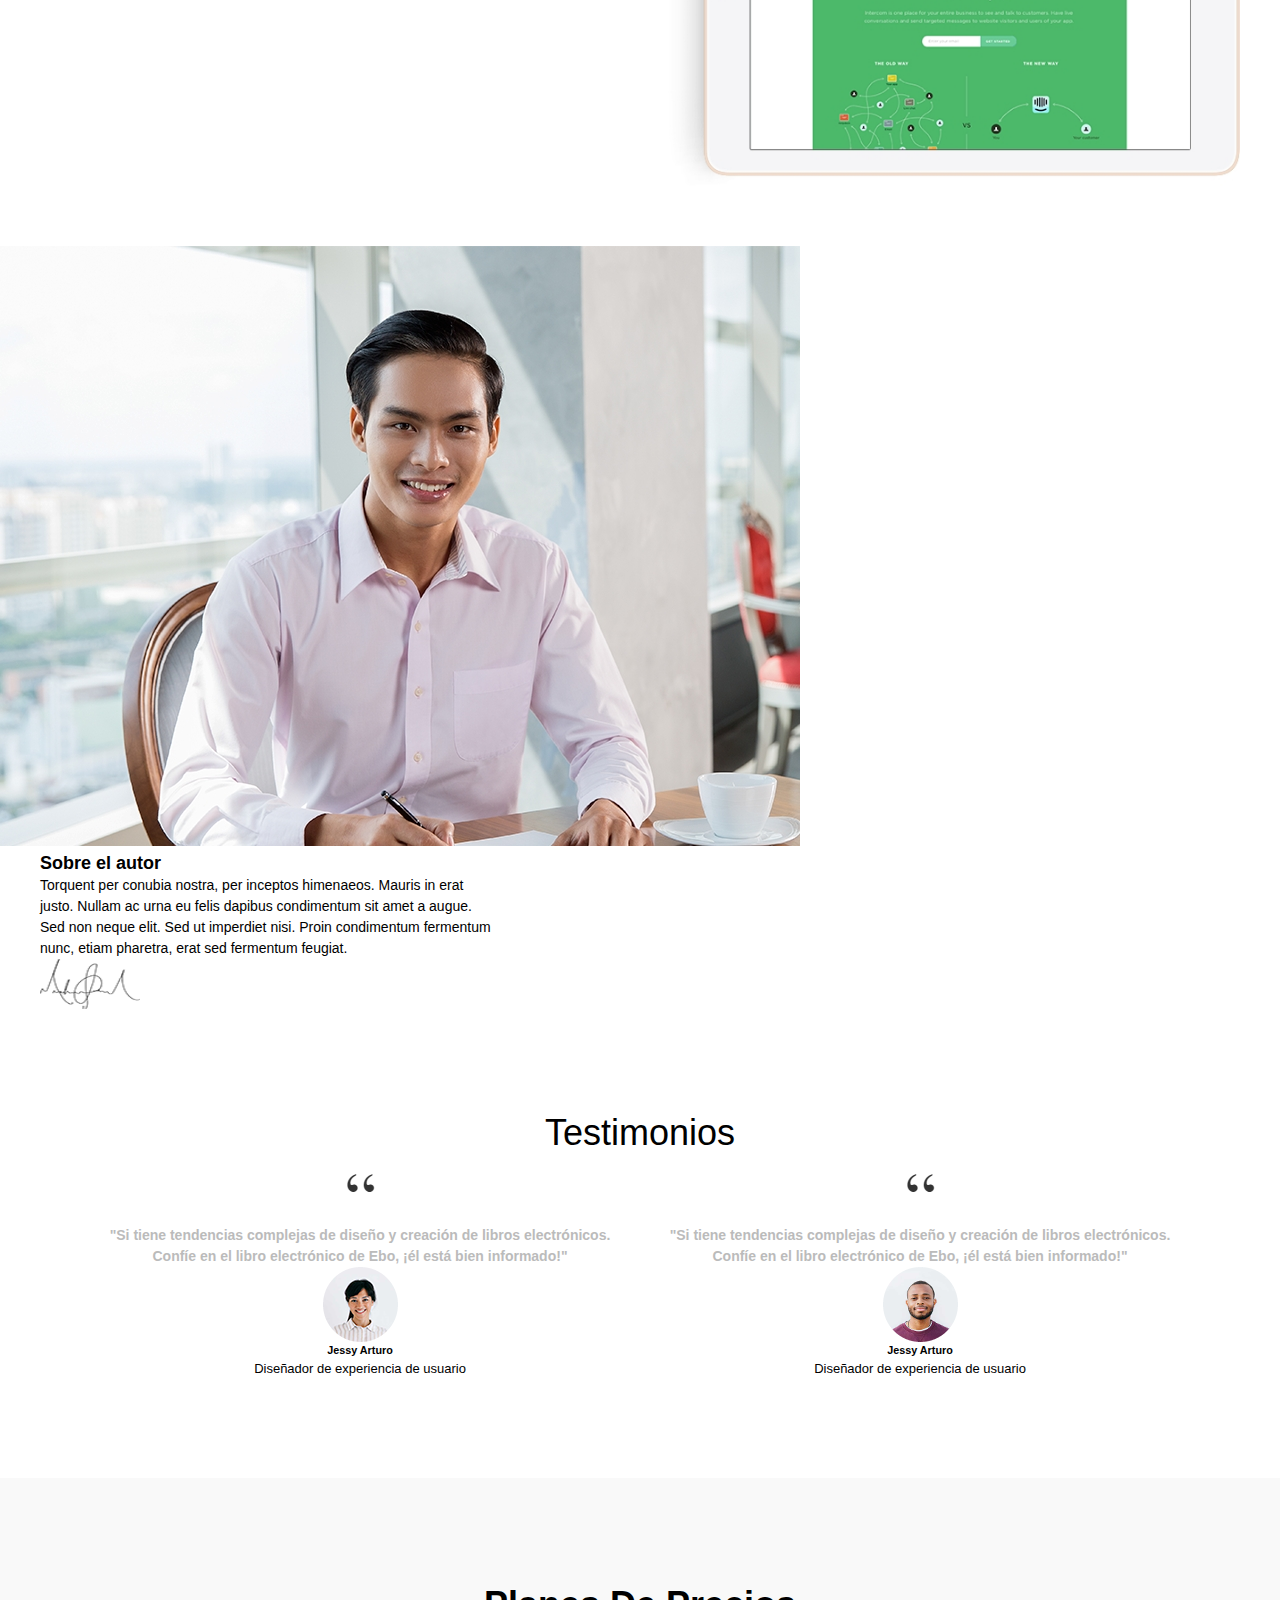
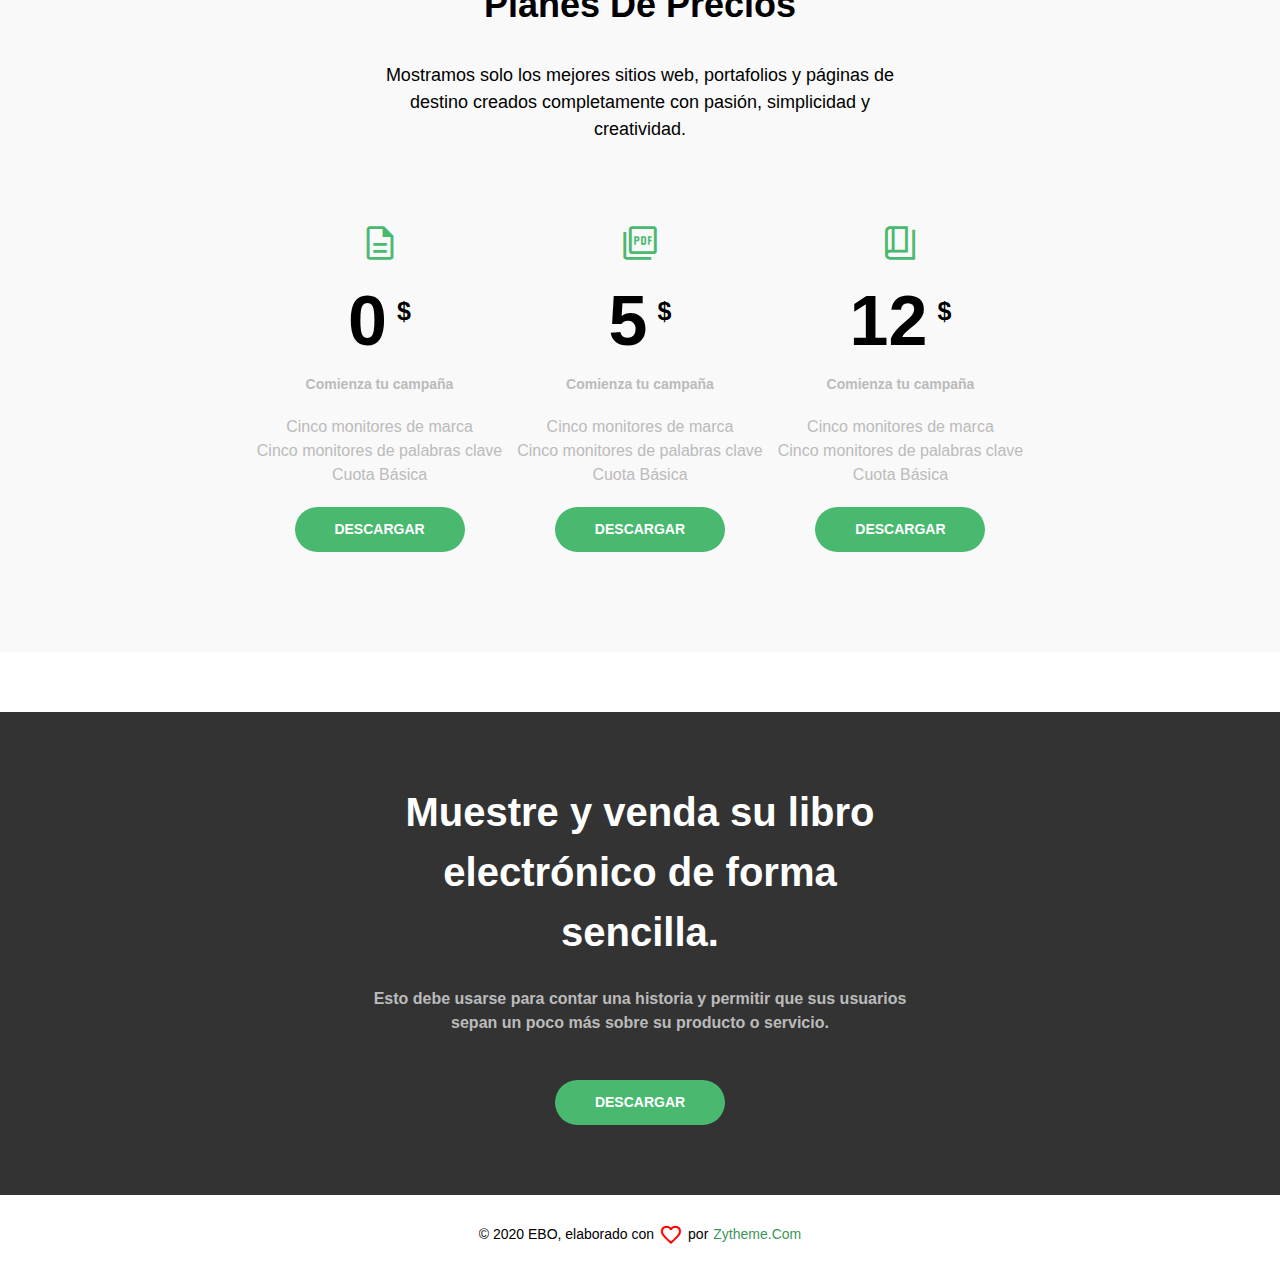
==== commit e6b987dd: "ebook3" ====
--- a/Ebook/index.html
+++ b/Ebook/index.html
@@ -1,6 +1,5 @@
 <!DOCTYPE html>
-<html lang="en">
-
+<html lang="es">
 <head>
     <meta charset="UTF-8">
     <meta name="viewport" content="width=device-width, initial-scale=1.0">
@@ -13,9 +12,11 @@
     <link rel="stylesheet" href="css/index.css  ">
     <link rel="stylesheet"
         href="https://fonts.googleapis.com/css2?family=Material+Symbols+Outlined:opsz,wght,FILL,GRAD@24,400,0,0" />
+    <link rel="stylesheet"
+        href="https://fonts.googleapis.com/css2?family=Material+Symbols+Outlined:opsz,wght,FILL,GRAD@24,400,0,0" />
 </head>
-
 <body>
+    <!-- Bloque del Encabezado -->
     <header class="header col-12">
         <section class="contenedor">
             <div class="espacio-x-70 espacio-y col-11 row-centrado logo">
@@ -29,11 +30,13 @@
                     <h1>Muestre y Venda su libro electrónico de forma sencilla.</h1>
                     <p class="texto-1">Esto debe usarse para contar una historia y permitir que sus usuarios sepas un
                         poco más sobre su producto o servicio.</p>
-                    <button><b>DESCARGAR</b></button>
+
                 </div>
             </div>
         </section>
     </header>
+
+    <!-- Bloque Vende Tu Libro -->
     <section class="bloques">
         <div class="col-3 row-centrado espacio-y">
             <h2 class="h2-Negro texto-centrado">Vender tu E-book</h2>
@@ -76,12 +79,14 @@
         </div>
     </section>
 
+    <!-- Bloque Linea separadora -->
     <section class="linea-separadora">
         <div class="bloques">
             <hr>
         </div>
     </section>
 
+    <!-- Bloque Cap -> Texto + Img -->
     <section class="bloque-tablet bloques">
         <div>
             <div>
@@ -112,6 +117,7 @@
         </picture>
     </section>
 
+    <!-- Bloque del Autor -> Texto + Img -->
     <section class="bloque-Autor">
         <div class="contenedor-Autor row row-centrado col-10">
             <div class="bloque-Img col-5">
@@ -134,13 +140,15 @@
         </div>
     </section>
 
+    <!-- Bloque de Reseñas -->
     <section class="bloque-Testimonios">
         <h2 class="h2-Negro">Testimonios</h2>
         <section class="contenedor-ContTes">
             <article class="contenedor-Reseña">
                 <picture class="comillas"><img src="img/dobles-comillas.png" alt="comillas dobles">
                 </picture>
-                <p class="texto-4">"Si tiene tendencias complejas de diseño y creación de libros electrónicos. Confíe en el
+                <p class="texto-4">"Si tiene tendencias complejas de diseño y creación de libros electrónicos. Confíe en
+                    el
                     libro
                     electrónico de Ebo, ¡él está bien informado!"</p>
                 <picture class="imagen-P"><img src="img/person1.png" alt="Persona 1"></picture>
@@ -150,7 +158,8 @@
             <article class="contenedor-Reseña">
                 <picture class="comillas"><img src="img/dobles-comillas.png" alt="comillas dobles">
                 </picture>
-                <p class="texto-4">"Si tiene tendencias complejas de diseño y creación de libros electrónicos. Confíe en el
+                <p class="texto-4">"Si tiene tendencias complejas de diseño y creación de libros electrónicos. Confíe en
+                    el
                     libro
                     electrónico de Ebo, ¡él está bien informado!"</p>
                 <picture class="imagen-P"><img src="img/person2.png" alt="Persona 2"></picture>
@@ -160,26 +169,77 @@
         </section>
     </section>
 
-    <section>
-        <div>
-            <div>
-
-            </div>
-            <div>
-
-            </div>
-        </div>
-    </section>
-
-
-
+    <!-- Bloque de Precios -->
+    <section class="bloque-Precios">
+        <div class="bloque-TextoP">
+            <h2>Planes De Precios</h2>
+            <p>Mostramos solo los mejores sitios web, portafolios y páginas de destino creados completamente con pasión,
+                simplicidad y creatividad.</p>
+        </div>
+        <div class="bloque-Columnas row row-centrado col-10">
+            <div class="contenido-Icono">
+                <div>
+                    <span class="material-symbols-outlined">description</span>
+                </div>
+                <div class="texto-Precio">
+                    <p>0<sup>$</sup></p>
+                    <h3 class="texto-4">Comienza tu campaña</h3>
+                </div>
+                <ul class="lista texto-centrado texto-5">
+                    <li>Cinco monitores de marca</li>
+                    <li>Cinco monitores de palabras clave</li>
+                    <li>Cuota Básica</li>
+                </ul>
+                <button><b>DESCARGAR</b></button>
+            </div>
+            <div class="contenido-Icono">
+                <div>
+                    <span class="material-symbols-outlined">picture_as_pdf</span>
+                </div>
+                <div class="texto-Precio">
+                    <p>5<sup>$</sup></p>
+                    <h3 class="texto-4">Comienza tu campaña</h3>
+                </div>
+                <ul class="lista texto-centrado texto-5">
+                    <li>Cinco monitores de marca</li>
+                    <li>Cinco monitores de palabras clave</li>
+                    <li>Cuota Básica</li>
+                </ul>
+                <button><b>DESCARGAR</b></button>
+            </div>
+            <div class="contenido-Icono">
+                <div>
+                    <span class="material-symbols-outlined">book_4</span>
+                </div>
+                <div class="texto-Precio">
+                    <p>12<sup>$</sup></p>
+                    <h3 class="texto-4">Comienza tu campaña</h3>
+                </div>
+                <ul class="lista texto-centrado texto-5">
+                    <li>Cinco monitores de marca</li>
+                    <li>Cinco monitores de palabras clave</li>
+                    <li>Cuota Básica</li>
+                </ul>
+                <button><b>DESCARGAR</b></button>
+            </div>
+        </div>
+    </section>
+
+    <!-- Bloque Muestre y Venda -->
+    <section class="bloque-FondoN">
+        <div class="contenido-FondoN">
+            <h3>Muestre y venda su libro electrónico de forma sencilla.</h3>
+            <p class="texto-6">Esto debe usarse para contar una historia y permitir que sus usuarios sepan un poco más
+                sobre su producto o servicio.</p>
+            <button><b>DESCARGAR</b></button>
+        </div>
+    </section>
+
+    <!-- Bloque del Footer -->
     <section class="footer">
-        <p>© 2020 EBO, elaborado con</p>
-        <span class="corazon">favorite</span>
-        <p>por</p>
-        <a
-            href="https://themeforest.net/user/zytheme/portfolio?ref=zytheme&clickthrough_id=1434113905&redirect_back=true">Zytheme.Com</a>
+        <p>© 2020 EBO, elaborado con <span class="material-symbols-outlined">favorite</span> por <a
+                href="https://themeforest.net/user/zytheme/portfolio?ref=zytheme&clickthrough_id=1434113905&redirect_back=true">Zytheme.Com</a>
+        </p>
     </section>
 </body>
-
 </html>--- a/Ebook/css/index.css
+++ b/Ebook/css/index.css
@@ -1,6 +1,9 @@
 /* Pegar margenes de los bloques al ancho de la web */
 * {
     box-sizing: border-box;
+    padding: 0;
+    margin: 0;
+    list-style: none;
 }
 
 body {
@@ -311,7 +314,7 @@
 
 .bloque-Testimonios{
     width: 100%;
-    padding-top: 60px;
+    padding: 100px;
 }
 
 
@@ -355,11 +358,135 @@
     height: 75px;
 }
 
-
-
-
+/* Bloque de Precios */
+.bloque-Precios{display: flex;
+    flex-direction: column;
+    justify-content: center;
+    align-items: center;
+    text-align:center ;
+    width: 100%;
+    padding: 100px;
+    background-color: #f9f9f9;
+} 
+.bloque-TextoP{
+    display: flex;
+    flex-direction: column;
+    justify-content: center;
+    align-items: center;
+    text-align:center ;
+    width: 540px;
+    height: auto;
+    padding-bottom: 80px;
+}
+
+.bloque-TextoP h2{
+    font-size: 36px;
+    margin-bottom: 30px;
+}
+.bloque-TextoP p{
+    font-size: 18px;
+}
+.bloque-Columnas{
+    display: flex;
+    gap: 15px;
+    flex-wrap: nowrap;
+}
+.columnas2 {
+    display: flex;
+    flex-wrap: wrap;
+    align-items: center;
+    justify-content: center;
+    border: 1px solid #eeeeee;
+    gap: 15px;
+}
+
+.contenido-Icono{
+    text-align: center;
+}
+.texto-Precio h3{
+    padding-bottom: 20px;
+    font-size: 14px;
+}
+.contenido-Icono span{
+    font-size: 40px;
+    text-align: center;
+}
+.texto-Precio p{
+    font-size: 70px;
+    font-weight: bold;
+}
+.texto-Precio sup{
+    font-size: 25px;
+    padding-left: 10px;
+}
+
+.lista{
+    padding-bottom: 20px;
+}
+.lista p{
+    font-size: 16px;
+}
+.texto-5{
+    font-size: 16px;
+    color: #bbbbbb;
+}
+.contenido-Boton{
+    text-align: center;
+    margin: auto;
+}
+
+/* Bloque con fondo negro */
+.bloque-FondoN{
+    background-color: #333333;
+    width: 100%;
+    color: white;
+    margin-top: 60px;
+}
+
+.bloque-FondoN h3{
+    text-align: center; 
+    font-size: 40px;
+}
+.contenido-FondoN{
+    display: flex;
+    flex-direction: column;
+    align-items: center;
+    width: 540px;
+    margin: auto;
+    padding-top: 70px;
+    padding-bottom: 70px;
+}
+.contenido-FondoN h3{
+    margin-bottom: 25px;
+}
+.contenido-FondoN p{
+    text-align: center;
+    margin-bottom: 45px;
+}
+.texto-6{
+    font-size: 16px;
+    color: #bbbbbb;
+    font-weight: bold;
+}
 .footer{
     display: flex;
     justify-content: center;
     align-items: center;
-}+    width: 100%;
+    height: 80px;
+    background-color: #ffffff;
+    font-style: none;
+}
+.footer p{
+    display: flex;
+    align-items: center;
+    gap: 5px;
+    font-size: 14px;
+}
+.footer a{
+    text-decoration: none;
+    color: #3a965a;
+}
+.material-symbols-outlined{
+    color: red;
+}
